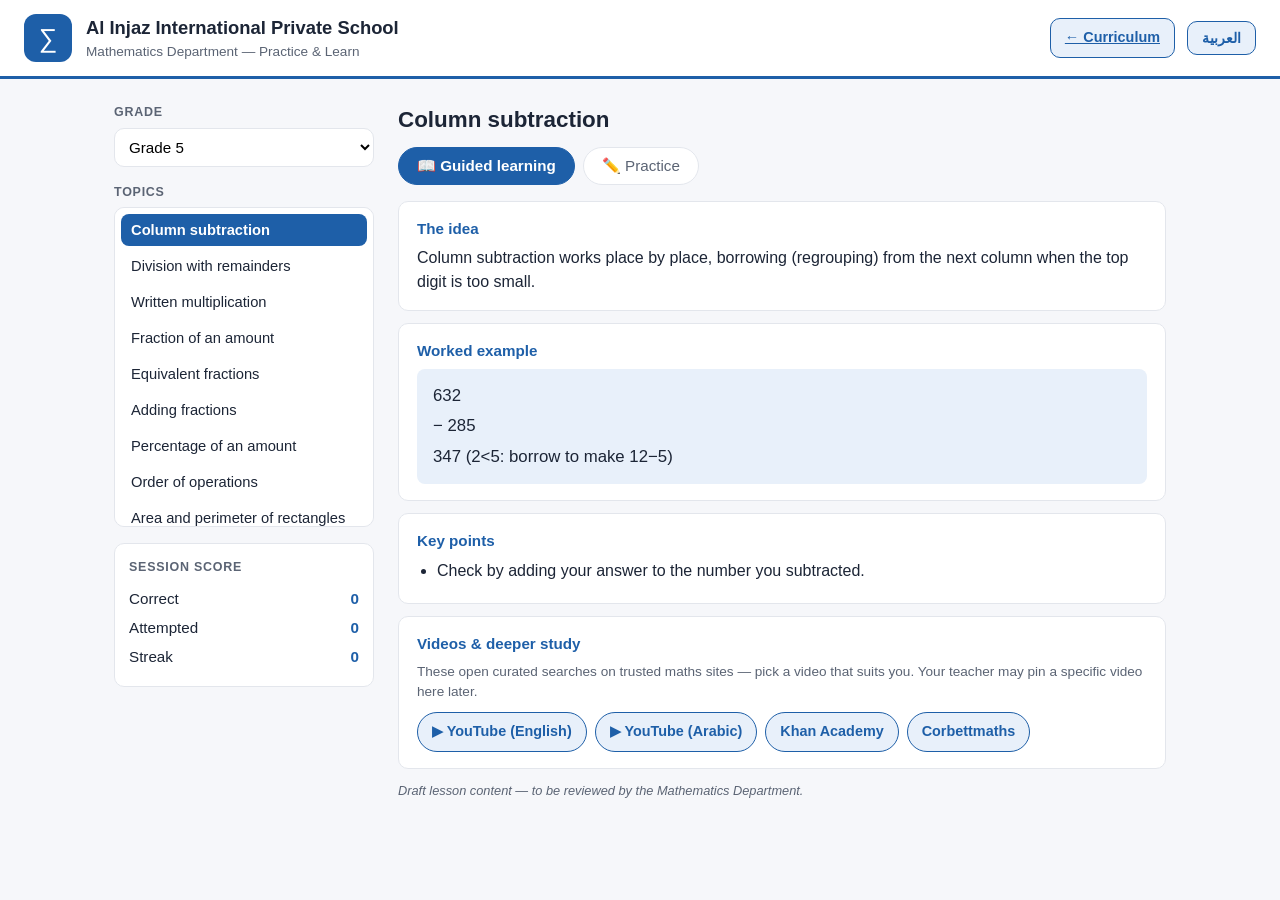
==== learn.html @ 53d6f83b "Add Practice & Learn: guided lessons, research links, practice with mark schemes (v0.3) - learn.html" ====
<!DOCTYPE html>
<html lang="en" dir="ltr">
<head>
  <meta charset="UTF-8">
  <meta name="viewport" content="width=device-width, initial-scale=1.0">
  <title>AlIPS Practice &amp; Learn</title>
  <link rel="stylesheet" href="styles.css">
  <link rel="stylesheet" href="learn.css">
</head>
<body>
  <header class="topbar">
    <div class="brand">
      <div class="brand-mark">∑</div>
      <div class="brand-text">
        <h1 data-i18n="schoolName"></h1>
        <p data-i18n="learnSubtitle"></p>
      </div>
    </div>
    <div class="controls">
      <a href="index.html" class="lang-btn" data-i18n="backToCurriculum"></a>
      <button id="lang-toggle" class="lang-btn"></button>
    </div>
  </header>

  <div class="learn-layout">
    <aside class="learn-side">
      <div class="panel-group">
        <label for="grade-select" data-i18n="gradeLabel"></label>
        <select id="grade-select"></select>
      </div>
      <div class="panel-group">
        <label data-i18n="topicsLabel"></label>
        <div id="topic-menu" class="topic-menu"></div>
      </div>
      <div class="score-card">
        <h3 data-i18n="scoreTitle"></h3>
        <div class="score-row"><span data-i18n="scoreCorrect"></span><strong id="score-right">0</strong></div>
        <div class="score-row"><span data-i18n="scoreTried"></span><strong id="score-total">0</strong></div>
        <div class="score-row"><span data-i18n="scoreStreak"></span><strong id="score-streak">0</strong></div>
      </div>
    </aside>

    <main class="learn-main">
      <h2 id="topic-title"></h2>

      <div class="tabs">
        <button id="tab-learn" class="tab active" data-i18n="tabLearn"></button>
        <button id="tab-practice" class="tab" data-i18n="tabPractice"></button>
      </div>

      <section id="pane-learn" class="pane">
        <div class="lesson-card">
          <h3 data-i18n="conceptTitle"></h3>
          <p id="lesson-concept"></p>
        </div>
        <div class="lesson-card">
          <h3 data-i18n="exampleTitle"></h3>
          <pre id="lesson-example" class="example-block"></pre>
        </div>
        <div class="lesson-card">
          <h3 data-i18n="tipsTitle"></h3>
          <ul id="lesson-tips"></ul>
        </div>
        <div class="lesson-card">
          <h3 data-i18n="researchTitle"></h3>
          <p class="research-note" data-i18n="researchNote"></p>
          <div id="research-links" class="research-links"></div>
          <div id="video-embed"></div>
        </div>
        <p class="draft-note" data-i18n="lessonDraftNote"></p>
      </section>

      <section id="pane-practice" class="pane hidden">
        <div class="diff-row">
          <span data-i18n="difficultyLabel"></span>
          <button class="diff-chip active" data-diff="1" data-i18n="diffEasy"></button>
          <button class="diff-chip" data-diff="2" data-i18n="diffMedium"></button>
          <button class="diff-chip" data-diff="3" data-i18n="diffChallenging"></button>
        </div>

        <div class="q-card">
          <p id="q-text" class="q-text"></p>

          <div id="answer-numeric" class="answer-row hidden">
            <input id="answer-input" type="text" inputmode="numeric" autocomplete="off">
            <button id="check-btn" class="primary-btn" data-i18n="checkBtn"></button>
          </div>

          <div id="answer-reveal" class="answer-row hidden">
            <button id="reveal-btn" class="primary-btn" data-i18n="revealBtn"></button>
          </div>

          <div id="feedback" class="feedback hidden"></div>

          <div id="self-mark" class="answer-row hidden">
            <span data-i18n="selfMarkPrompt"></span>
            <button id="self-right" class="primary-btn small" data-i18n="selfRight"></button>
            <button id="self-wrong" class="primary-btn small secondary" data-i18n="selfWrong"></button>
          </div>

          <details id="solution-box" class="solution hidden">
            <summary data-i18n="solutionTitle"></summary>
            <ol id="solution-steps"></ol>
          </details>

          <div class="next-row">
            <button id="next-btn" class="primary-btn secondary" data-i18n="nextBtn"></button>
          </div>
        </div>
      </section>
    </main>
  </div>

  <script src="data.js"></script>
  <script src="gen.js"></script>
  <script src="lessons.js"></script>
  <script src="learn.js"></script>
</body>
</html>
---- styles.css ----
:root {
  --ink: #1c2536;
  --ink-soft: #5b6474;
  --paper: #f6f7fa;
  --card: #ffffff;
  --line: #e3e6ec;
  --primary: #1e5fa8;
  --primary-soft: #e8f0fa;
  --accent: #b07d2b;
  --cambridge: #1e5fa8;
  --oman: #2e7d4f;
  --both: #6b4fa1;
  --radius: 10px;
}

* { box-sizing: border-box; margin: 0; padding: 0; }

body {
  font-family: "Segoe UI", Tahoma, "Noto Sans Arabic", Arial, sans-serif;
  background: var(--paper);
  color: var(--ink);
  line-height: 1.5;
}

/* ---------- Header ---------- */
.topbar {
  display: flex;
  align-items: center;
  justify-content: space-between;
  gap: 16px;
  flex-wrap: wrap;
  padding: 14px 24px;
  background: var(--card);
  border-bottom: 3px solid var(--primary);
}

.brand { display: flex; align-items: center; gap: 14px; }

.brand-mark {
  width: 48px; height: 48px;
  display: grid; place-items: center;
  background: var(--primary);
  color: #fff;
  font-size: 26px;
  border-radius: 12px;
}

.brand-text h1 { font-size: 1.15rem; }
.brand-text p { font-size: 0.85rem; color: var(--ink-soft); }

.controls { display: flex; align-items: center; gap: 12px; }

.view-toggle {
  display: flex;
  border: 1px solid var(--line);
  border-radius: var(--radius);
  overflow: hidden;
}

.toggle-btn {
  border: none;
  background: var(--card);
  padding: 8px 14px;
  cursor: pointer;
  font-size: 0.9rem;
  color: var(--ink-soft);
}

.toggle-btn.active {
  background: var(--primary);
  color: #fff;
}

.lang-btn {
  border: 1px solid var(--primary);
  background: var(--primary-soft);
  color: var(--primary);
  padding: 8px 14px;
  border-radius: var(--radius);
  cursor: pointer;
  font-size: 0.9rem;
  font-weight: 600;
}

/* ---------- Layout ---------- */
.layout {
  display: grid;
  grid-template-columns: 220px 1fr;
  gap: 24px;
  max-width: 1200px;
  margin: 24px auto;
  padding: 0 24px;
}

@media (max-width: 760px) {
  .layout { grid-template-columns: 1fr; }
}

/* ---------- Grade nav ---------- */
.grade-nav h2 {
  font-size: 0.8rem;
  text-transform: uppercase;
  letter-spacing: 0.08em;
  color: var(--ink-soft);
  margin-bottom: 10px;
}

.grade-nav ul {
  list-style: none;
  display: grid;
  grid-template-columns: repeat(auto-fill, minmax(48px, 1fr));
  gap: 8px;
}

.grade-nav button {
  width: 100%;
  padding: 10px 0;
  border: 1px solid var(--line);
  border-radius: var(--radius);
  background: var(--card);
  font-size: 1rem;
  cursor: pointer;
  color: var(--ink);
}

.grade-nav button.active {
  background: var(--primary);
  border-color: var(--primary);
  color: #fff;
  font-weight: 700;
}

/* ---------- Content ---------- */
.content-header {
  display: flex;
  align-items: flex-end;
  justify-content: space-between;
  gap: 16px;
  flex-wrap: wrap;
  margin-bottom: 12px;
}

.content-header h2 { font-size: 1.5rem; }

.stage-label { color: var(--accent); font-size: 0.9rem; font-weight: 600; }

#search {
  padding: 9px 14px;
  border: 1px solid var(--line);
  border-radius: var(--radius);
  min-width: 240px;
  font-size: 0.95rem;
  background: var(--card);
}

/* ---------- Legend & badges ---------- */
.legend { display: flex; gap: 8px; margin-bottom: 18px; flex-wrap: wrap; }

.badge {
  font-size: 0.72rem;
  font-weight: 600;
  padding: 3px 10px;
  border-radius: 999px;
  color: #fff;
}

.badge-cambridge { background: var(--cambridge); }
.badge-oman { background: var(--oman); }
.badge-both { background: var(--both); }

/* ---------- Strands & topics ---------- */
.strand {
  background: var(--card);
  border: 1px solid var(--line);
  border-radius: var(--radius);
  margin-bottom: 16px;
  overflow: hidden;
}

.strand > h3 {
  padding: 12px 18px;
  background: var(--primary-soft);
  color: var(--primary);
  font-size: 1.05rem;
}

.topics {
  display: grid;
  grid-template-columns: repeat(auto-fill, minmax(280px, 1fr));
  gap: 12px;
  padding: 14px 18px;
}

.topic {
  border: 1px solid var(--line);
  border-radius: var(--radius);
  padding: 12px 14px;
  background: var(--paper);
}

.topic-head {
  display: flex;
  align-items: flex-start;
  justify-content: space-between;
  gap: 8px;
}

.topic h4 { font-size: 0.98rem; }

.topic p {
  margin-top: 6px;
  font-size: 0.85rem;
  color: var(--ink-soft);
}

.teacher-note { border-inline-start: 3px solid var(--accent); padding-inline-start: 8px; }

.hidden { display: none !important; }

.no-results {
  padding: 24px;
  text-align: center;
  color: var(--ink-soft);
}

.draft-note {
  margin: 8px 0 32px;
  font-size: 0.8rem;
  color: var(--ink-soft);
  font-style: italic;
}
---- learn.css ----
/* Practice & Learn page */

.learn-layout {
  display: grid;
  grid-template-columns: 260px 1fr;
  gap: 24px;
  max-width: 1100px;
  margin: 24px auto;
  padding: 0 24px;
}

@media (max-width: 820px) {
  .learn-layout { grid-template-columns: 1fr; }
}

.learn-side { display: flex; flex-direction: column; gap: 16px; align-self: start; }

.panel-group { display: flex; flex-direction: column; gap: 6px; }
.panel-group > label {
  font-size: 0.78rem; font-weight: 700; text-transform: uppercase;
  letter-spacing: 0.06em; color: var(--ink-soft);
}
.learn-side select {
  padding: 9px 10px; border: 1px solid var(--line);
  border-radius: var(--radius); font-size: 0.95rem; background: var(--card);
}

.topic-menu {
  display: flex; flex-direction: column; gap: 4px;
  max-height: 320px; overflow-y: auto;
  border: 1px solid var(--line); border-radius: var(--radius);
  background: var(--card); padding: 6px;
}
.topic-menu button {
  text-align: start; border: none; background: transparent;
  padding: 8px 10px; border-radius: 8px; font-size: 0.92rem;
  cursor: pointer; color: var(--ink);
}
.topic-menu button.active { background: var(--primary); color: #fff; font-weight: 600; }

.score-card {
  background: var(--card); border: 1px solid var(--line);
  border-radius: var(--radius); padding: 14px;
}
.score-card h3 {
  font-size: 0.78rem; text-transform: uppercase; letter-spacing: 0.06em;
  color: var(--ink-soft); margin-bottom: 8px;
}
.score-row { display: flex; justify-content: space-between; font-size: 0.95rem; padding: 3px 0; }
.score-row strong { color: var(--primary); }

.learn-main h2 { font-size: 1.4rem; margin-bottom: 10px; }

.tabs { display: flex; gap: 8px; margin-bottom: 16px; }
.tab {
  padding: 9px 18px; border: 1px solid var(--line);
  border-radius: 999px; background: var(--card);
  font-size: 0.95rem; cursor: pointer; color: var(--ink-soft);
}
.tab.active { background: var(--primary); border-color: var(--primary); color: #fff; font-weight: 600; }

.lesson-card {
  background: var(--card); border: 1px solid var(--line);
  border-radius: var(--radius); padding: 16px 18px; margin-bottom: 12px;
}
.lesson-card h3 { font-size: 0.95rem; color: var(--primary); margin-bottom: 6px; }
.lesson-card ul { padding-inline-start: 20px; }
.lesson-card li { margin-bottom: 4px; }

.example-block {
  font-family: inherit; font-size: 1.05rem; line-height: 1.8;
  background: var(--primary-soft); border-radius: 8px;
  padding: 12px 16px; white-space: pre-line; direction: ltr; text-align: left;
}

.research-note { font-size: 0.85rem; color: var(--ink-soft); margin-bottom: 10px; }
.research-links { display: flex; flex-wrap: wrap; gap: 8px; }
.research-links a {
  display: inline-block; padding: 8px 14px;
  border: 1px solid var(--primary); border-radius: 999px;
  color: var(--primary); background: var(--primary-soft);
  text-decoration: none; font-size: 0.9rem; font-weight: 600;
}
#video-embed iframe {
  width: 100%; aspect-ratio: 16 / 9; border: none;
  border-radius: var(--radius); margin-top: 12px;
}

.diff-row { display: flex; align-items: center; gap: 8px; margin-bottom: 14px; flex-wrap: wrap; }
.diff-row > span { font-size: 0.9rem; font-weight: 600; color: var(--ink-soft); }
.diff-chip {
  padding: 7px 16px; border: 1px solid var(--line); border-radius: 999px;
  background: var(--card); cursor: pointer; font-size: 0.9rem;
}
.diff-chip.active { background: var(--accent); border-color: var(--accent); color: #fff; font-weight: 600; }

.q-card {
  background: var(--card); border: 1px solid var(--line);
  border-radius: var(--radius); padding: 22px;
}
.q-text { font-size: 1.25rem; white-space: pre-line; margin-bottom: 16px; }

.answer-row { display: flex; align-items: center; gap: 10px; margin-bottom: 12px; flex-wrap: wrap; }
#answer-input {
  padding: 10px 14px; border: 2px solid var(--line); border-radius: var(--radius);
  font-size: 1.1rem; width: 160px; direction: ltr; text-align: center;
}

.primary-btn {
  padding: 10px 20px; border: none; border-radius: var(--radius);
  background: var(--primary); color: #fff; font-size: 0.98rem;
  font-weight: 700; cursor: pointer;
}
.primary-btn.secondary { background: var(--accent); }
.primary-btn.small { padding: 7px 14px; font-size: 0.9rem; }

.feedback { font-size: 1.05rem; font-weight: 700; padding: 10px 0; }
.feedback.good { color: #1d7a3f; }
.feedback.bad { color: #b3261e; }

.solution {
  margin: 10px 0; border: 1px dashed var(--line);
  border-radius: var(--radius); padding: 10px 14px; background: var(--paper);
}
.solution summary { cursor: pointer; font-weight: 700; color: var(--primary); }
.solution ol { padding-inline-start: 24px; margin-top: 8px; }
.solution li { margin-bottom: 6px; }
.solution .mark-code {
  display: inline-block; font-size: 0.72rem; font-weight: 700;
  background: var(--both); color: #fff; border-radius: 6px;
  padding: 1px 7px; margin-inline-start: 8px; vertical-align: middle;
}

.next-row { margin-top: 8px; }

.hidden { display: none !important; }
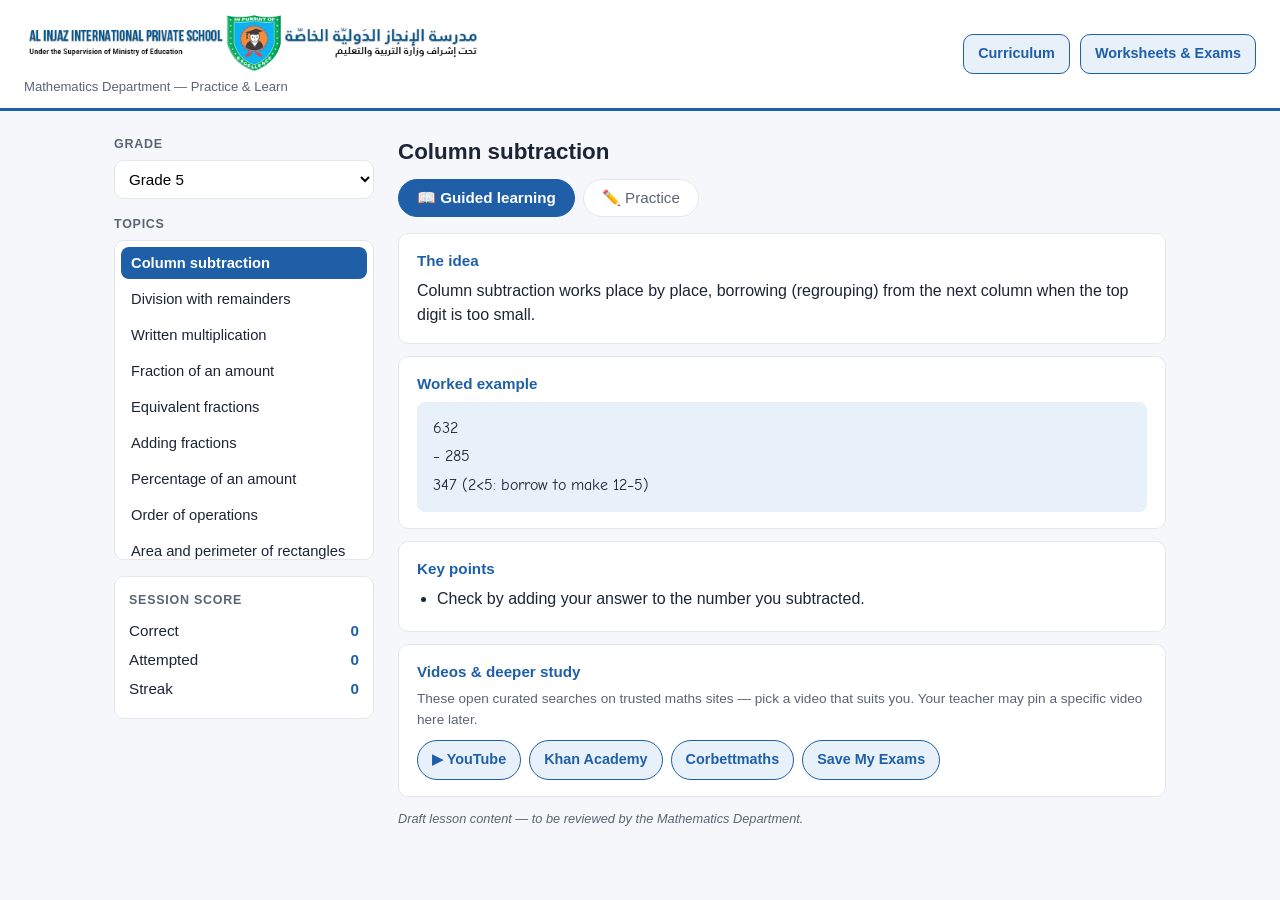
==== commit 684cec18: "Remove Arabic, adopt department print templates, Comic Sans sizing (v0.4) - English-only throughout:" ====
--- a/learn.html
+++ b/learn.html
@@ -1,42 +1,42 @@
 <!DOCTYPE html>
-<html lang="en" dir="ltr">
+<html lang="en">
 <head>
   <meta charset="UTF-8">
   <meta name="viewport" content="width=device-width, initial-scale=1.0">
   <title>AlIPS Practice &amp; Learn</title>
+  <link rel="preconnect" href="https://fonts.googleapis.com">
+  <link rel="preconnect" href="https://fonts.gstatic.com" crossorigin>
+  <link href="https://fonts.googleapis.com/css2?family=Comic+Neue:wght@400;700&display=swap" rel="stylesheet">
   <link rel="stylesheet" href="styles.css">
   <link rel="stylesheet" href="learn.css">
 </head>
 <body>
   <header class="topbar">
     <div class="brand">
-      <div class="brand-mark">∑</div>
-      <div class="brand-text">
-        <h1 data-i18n="schoolName"></h1>
-        <p data-i18n="learnSubtitle"></p>
-      </div>
+      <img src="letterhead.png" alt="Al Injaz International Private School" class="letterhead">
+      <p class="brand-sub">Mathematics Department — Practice &amp; Learn</p>
     </div>
     <div class="controls">
-      <a href="index.html" class="lang-btn" data-i18n="backToCurriculum"></a>
-      <button id="lang-toggle" class="lang-btn"></button>
+      <a href="index.html" class="nav-btn">Curriculum</a>
+      <a href="worksheets.html" class="nav-btn">Worksheets &amp; Exams</a>
     </div>
   </header>
 
   <div class="learn-layout">
     <aside class="learn-side">
       <div class="panel-group">
-        <label for="grade-select" data-i18n="gradeLabel"></label>
+        <label for="grade-select">Grade</label>
         <select id="grade-select"></select>
       </div>
       <div class="panel-group">
-        <label data-i18n="topicsLabel"></label>
+        <label>Topics</label>
         <div id="topic-menu" class="topic-menu"></div>
       </div>
       <div class="score-card">
-        <h3 data-i18n="scoreTitle"></h3>
-        <div class="score-row"><span data-i18n="scoreCorrect"></span><strong id="score-right">0</strong></div>
-        <div class="score-row"><span data-i18n="scoreTried"></span><strong id="score-total">0</strong></div>
-        <div class="score-row"><span data-i18n="scoreStreak"></span><strong id="score-streak">0</strong></div>
+        <h3>Session score</h3>
+        <div class="score-row"><span>Correct</span><strong id="score-right">0</strong></div>
+        <div class="score-row"><span>Attempted</span><strong id="score-total">0</strong></div>
+        <div class="score-row"><span>Streak</span><strong id="score-streak">0</strong></div>
       </div>
     </aside>
 
@@ -44,67 +44,67 @@
       <h2 id="topic-title"></h2>
 
       <div class="tabs">
-        <button id="tab-learn" class="tab active" data-i18n="tabLearn"></button>
-        <button id="tab-practice" class="tab" data-i18n="tabPractice"></button>
+        <button id="tab-learn" class="tab active">📖 Guided learning</button>
+        <button id="tab-practice" class="tab">✏️ Practice</button>
       </div>
 
       <section id="pane-learn" class="pane">
         <div class="lesson-card">
-          <h3 data-i18n="conceptTitle"></h3>
+          <h3>The idea</h3>
           <p id="lesson-concept"></p>
         </div>
         <div class="lesson-card">
-          <h3 data-i18n="exampleTitle"></h3>
+          <h3>Worked example</h3>
           <pre id="lesson-example" class="example-block"></pre>
         </div>
         <div class="lesson-card">
-          <h3 data-i18n="tipsTitle"></h3>
+          <h3>Key points</h3>
           <ul id="lesson-tips"></ul>
         </div>
         <div class="lesson-card">
-          <h3 data-i18n="researchTitle"></h3>
-          <p class="research-note" data-i18n="researchNote"></p>
+          <h3>Videos &amp; deeper study</h3>
+          <p class="research-note">These open curated searches on trusted maths sites — pick a video that suits you. Your teacher may pin a specific video here later.</p>
           <div id="research-links" class="research-links"></div>
           <div id="video-embed"></div>
         </div>
-        <p class="draft-note" data-i18n="lessonDraftNote"></p>
+        <p class="draft-note">Draft lesson content — to be reviewed by the Mathematics Department.</p>
       </section>
 
       <section id="pane-practice" class="pane hidden">
         <div class="diff-row">
-          <span data-i18n="difficultyLabel"></span>
-          <button class="diff-chip active" data-diff="1" data-i18n="diffEasy"></button>
-          <button class="diff-chip" data-diff="2" data-i18n="diffMedium"></button>
-          <button class="diff-chip" data-diff="3" data-i18n="diffChallenging"></button>
+          <span>Difficulty:</span>
+          <button class="diff-chip active" data-diff="1">Easy</button>
+          <button class="diff-chip" data-diff="2">Medium</button>
+          <button class="diff-chip" data-diff="3">Challenging</button>
         </div>
 
         <div class="q-card">
           <p id="q-text" class="q-text"></p>
 
           <div id="answer-numeric" class="answer-row hidden">
-            <input id="answer-input" type="text" inputmode="numeric" autocomplete="off">
-            <button id="check-btn" class="primary-btn" data-i18n="checkBtn"></button>
+            <input id="answer-input" type="text" inputmode="numeric" autocomplete="off" placeholder="Your answer">
+            <button id="check-btn" class="primary-btn">Check</button>
           </div>
 
           <div id="answer-reveal" class="answer-row hidden">
-            <button id="reveal-btn" class="primary-btn" data-i18n="revealBtn"></button>
+            <button id="reveal-btn" class="primary-btn">Show answer</button>
           </div>
 
           <div id="feedback" class="feedback hidden"></div>
 
           <div id="self-mark" class="answer-row hidden">
-            <span data-i18n="selfMarkPrompt"></span>
-            <button id="self-right" class="primary-btn small" data-i18n="selfRight"></button>
-            <button id="self-wrong" class="primary-btn small secondary" data-i18n="selfWrong"></button>
+            <span>Did you get it right?</span>
+            <button id="self-right" class="primary-btn small">✓ Yes</button>
+            <button id="self-wrong" class="primary-btn small secondary">✗ No</button>
           </div>
 
           <details id="solution-box" class="solution hidden">
-            <summary data-i18n="solutionTitle"></summary>
+            <summary>Detailed solution (mark scheme)</summary>
             <ol id="solution-steps"></ol>
           </details>
 
           <div class="next-row">
-            <button id="next-btn" class="primary-btn secondary" data-i18n="nextBtn"></button>
+            <button id="next-btn" class="primary-btn secondary">Next question →</button>
           </div>
         </div>
       </section>
--- a/styles.css
+++ b/styles.css
@@ -16,7 +16,7 @@
 * { box-sizing: border-box; margin: 0; padding: 0; }
 
 body {
-  font-family: "Segoe UI", Tahoma, "Noto Sans Arabic", Arial, sans-serif;
+  font-family: "Segoe UI", Tahoma, Arial, sans-serif;
   background: var(--paper);
   color: var(--ink);
   line-height: 1.5;
@@ -29,26 +29,18 @@
   justify-content: space-between;
   gap: 16px;
   flex-wrap: wrap;
-  padding: 14px 24px;
+  padding: 12px 24px;
   background: var(--card);
   border-bottom: 3px solid var(--primary);
 }
 
-.brand { display: flex; align-items: center; gap: 14px; }
-
-.brand-mark {
-  width: 48px; height: 48px;
-  display: grid; place-items: center;
-  background: var(--primary);
-  color: #fff;
-  font-size: 26px;
-  border-radius: 12px;
-}
-
-.brand-text h1 { font-size: 1.15rem; }
-.brand-text p { font-size: 0.85rem; color: var(--ink-soft); }
-
-.controls { display: flex; align-items: center; gap: 12px; }
+.brand { display: flex; flex-direction: column; gap: 2px; min-width: 260px; flex: 1; }
+
+.letterhead { display: block; width: 100%; max-width: 460px; height: auto; }
+
+.brand-sub { font-size: 0.82rem; color: var(--ink-soft); }
+
+.controls { display: flex; align-items: center; gap: 10px; flex-wrap: wrap; }
 
 .view-toggle {
   display: flex;
@@ -64,14 +56,12 @@
   cursor: pointer;
   font-size: 0.9rem;
   color: var(--ink-soft);
-}
-
-.toggle-btn.active {
-  background: var(--primary);
-  color: #fff;
-}
-
-.lang-btn {
+  font-family: inherit;
+}
+
+.toggle-btn.active { background: var(--primary); color: #fff; }
+
+.nav-btn {
   border: 1px solid var(--primary);
   background: var(--primary-soft);
   color: var(--primary);
@@ -80,6 +70,8 @@
   cursor: pointer;
   font-size: 0.9rem;
   font-weight: 600;
+  text-decoration: none;
+  font-family: inherit;
 }
 
 /* ---------- Layout ---------- */
@@ -121,6 +113,7 @@
   font-size: 1rem;
   cursor: pointer;
   color: var(--ink);
+  font-family: inherit;
 }
 
 .grade-nav button.active {
@@ -151,6 +144,7 @@
   min-width: 240px;
   font-size: 0.95rem;
   background: var(--card);
+  font-family: inherit;
 }
 
 /* ---------- Legend & badges ---------- */
--- a/learn.css
+++ b/learn.css
@@ -68,9 +68,10 @@
 .lesson-card li { margin-bottom: 4px; }
 
 .example-block {
-  font-family: inherit; font-size: 1.05rem; line-height: 1.8;
+  font-family: "Comic Sans MS", "Comic Neue", "Chalkboard SE", cursive;
+  font-size: var(--q-size, 12pt); line-height: 1.8;
   background: var(--primary-soft); border-radius: 8px;
-  padding: 12px 16px; white-space: pre-line; direction: ltr; text-align: left;
+  padding: 12px 16px; white-space: pre-line; text-align: left;
 }
 
 .research-note { font-size: 0.85rem; color: var(--ink-soft); margin-bottom: 10px; }
@@ -98,12 +99,17 @@
   background: var(--card); border: 1px solid var(--line);
   border-radius: var(--radius); padding: 22px;
 }
-.q-text { font-size: 1.25rem; white-space: pre-line; margin-bottom: 16px; }
+.q-text {
+  font-family: "Comic Sans MS", "Comic Neue", "Chalkboard SE", cursive;
+  font-size: calc(var(--q-size, 12pt) * 1.35);
+  white-space: pre-line;
+  margin-bottom: 16px;
+}
 
 .answer-row { display: flex; align-items: center; gap: 10px; margin-bottom: 12px; flex-wrap: wrap; }
 #answer-input {
   padding: 10px 14px; border: 2px solid var(--line); border-radius: var(--radius);
-  font-size: 1.1rem; width: 160px; direction: ltr; text-align: center;
+  font-size: 1.1rem; width: 180px; text-align: center; font-family: inherit;
 }
 
 .primary-btn {
